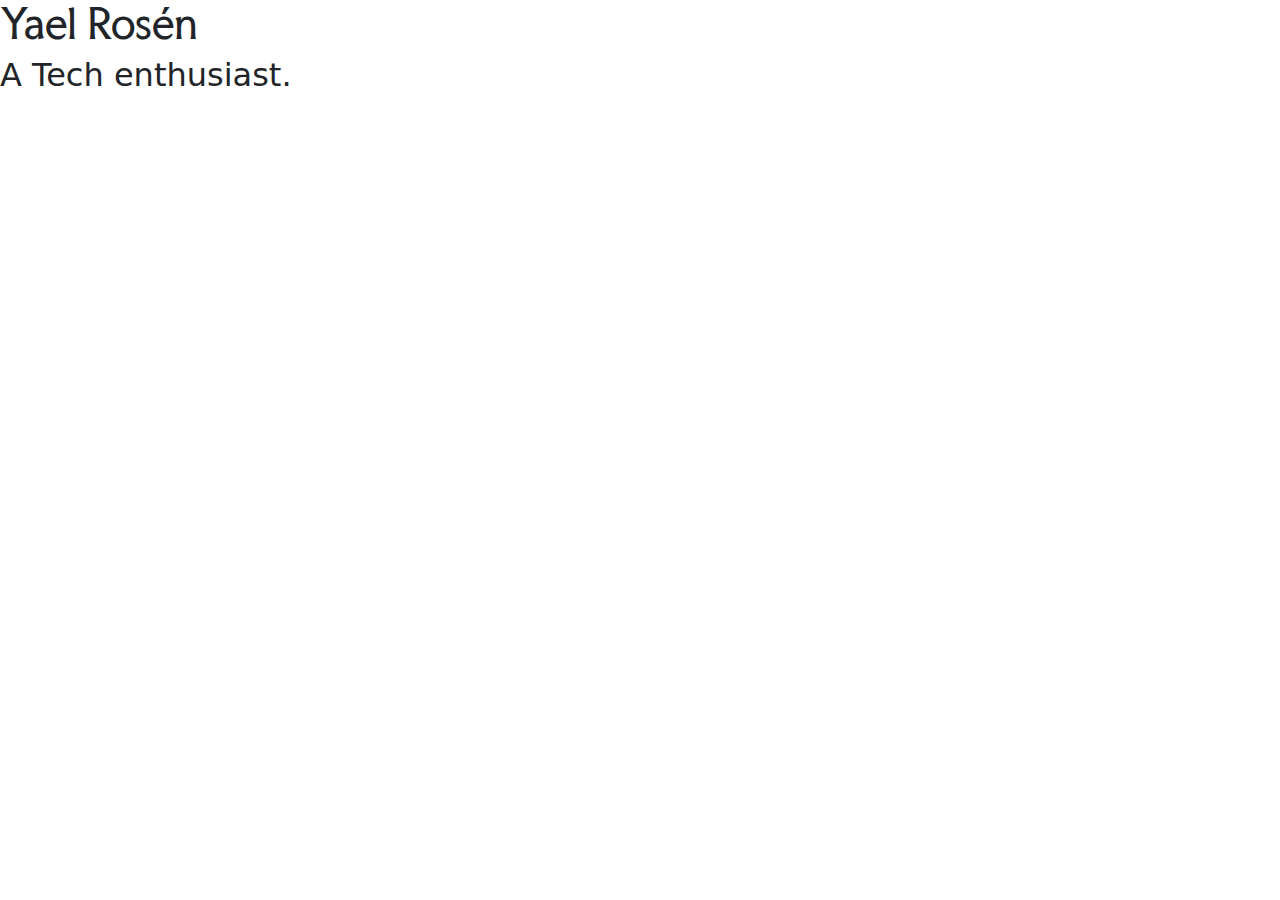
==== Portfolio/portfolio.html @ c027e424 "starting from the top" ====
<!DOCTYPE html>
<html lang="en">
<head>
    <meta charset="UTF-8">
    <meta name="viewport" content="width=device-width, initial-scale=1.0">
    <title>Yael portfolio</title>
    <link href="https://cdn.jsdelivr.net/npm/bootstrap@5.3.3/dist/css/bootstrap.min.css" rel="stylesheet" integrity="sha384-QWTKZyjpPEjISv5WaRU9OFeRpok6YctnYmDr5pNlyT2bRjXh0JMhjY6hW+ALEwIH" crossorigin="anonymous">
    <link href="style.css" rel="stylesheet">
    <link rel="preconnect" href="https://fonts.googleapis.com">
    <link rel="preconnect" href="https://fonts.gstatic.com" crossorigin>
    <link href="https://fonts.googleapis.com/css2?family=Faculty+Glyphic&family=Host+Grotesk:ital,wght@0,300..800;1,300..800&family=Lato:ital,wght@0,100;0,300;0,400;0,700;0,900;1,100;1,300;1,400;1,700;1,900&family=Noto+Serif:ital,wght@0,100..900;1,100..900&display=swap" rel="stylesheet">
</head>
<body>
    <h1>Yael Rosén</h1>
    <h2>A Tech enthusiast.</h2>
</body>
</html>
---- Portfolio/style.css ----
h1 {
    font-family: "Faculty Glyphic", sans-serif;
    font-weight: 400;
    font-style: normal;
  }
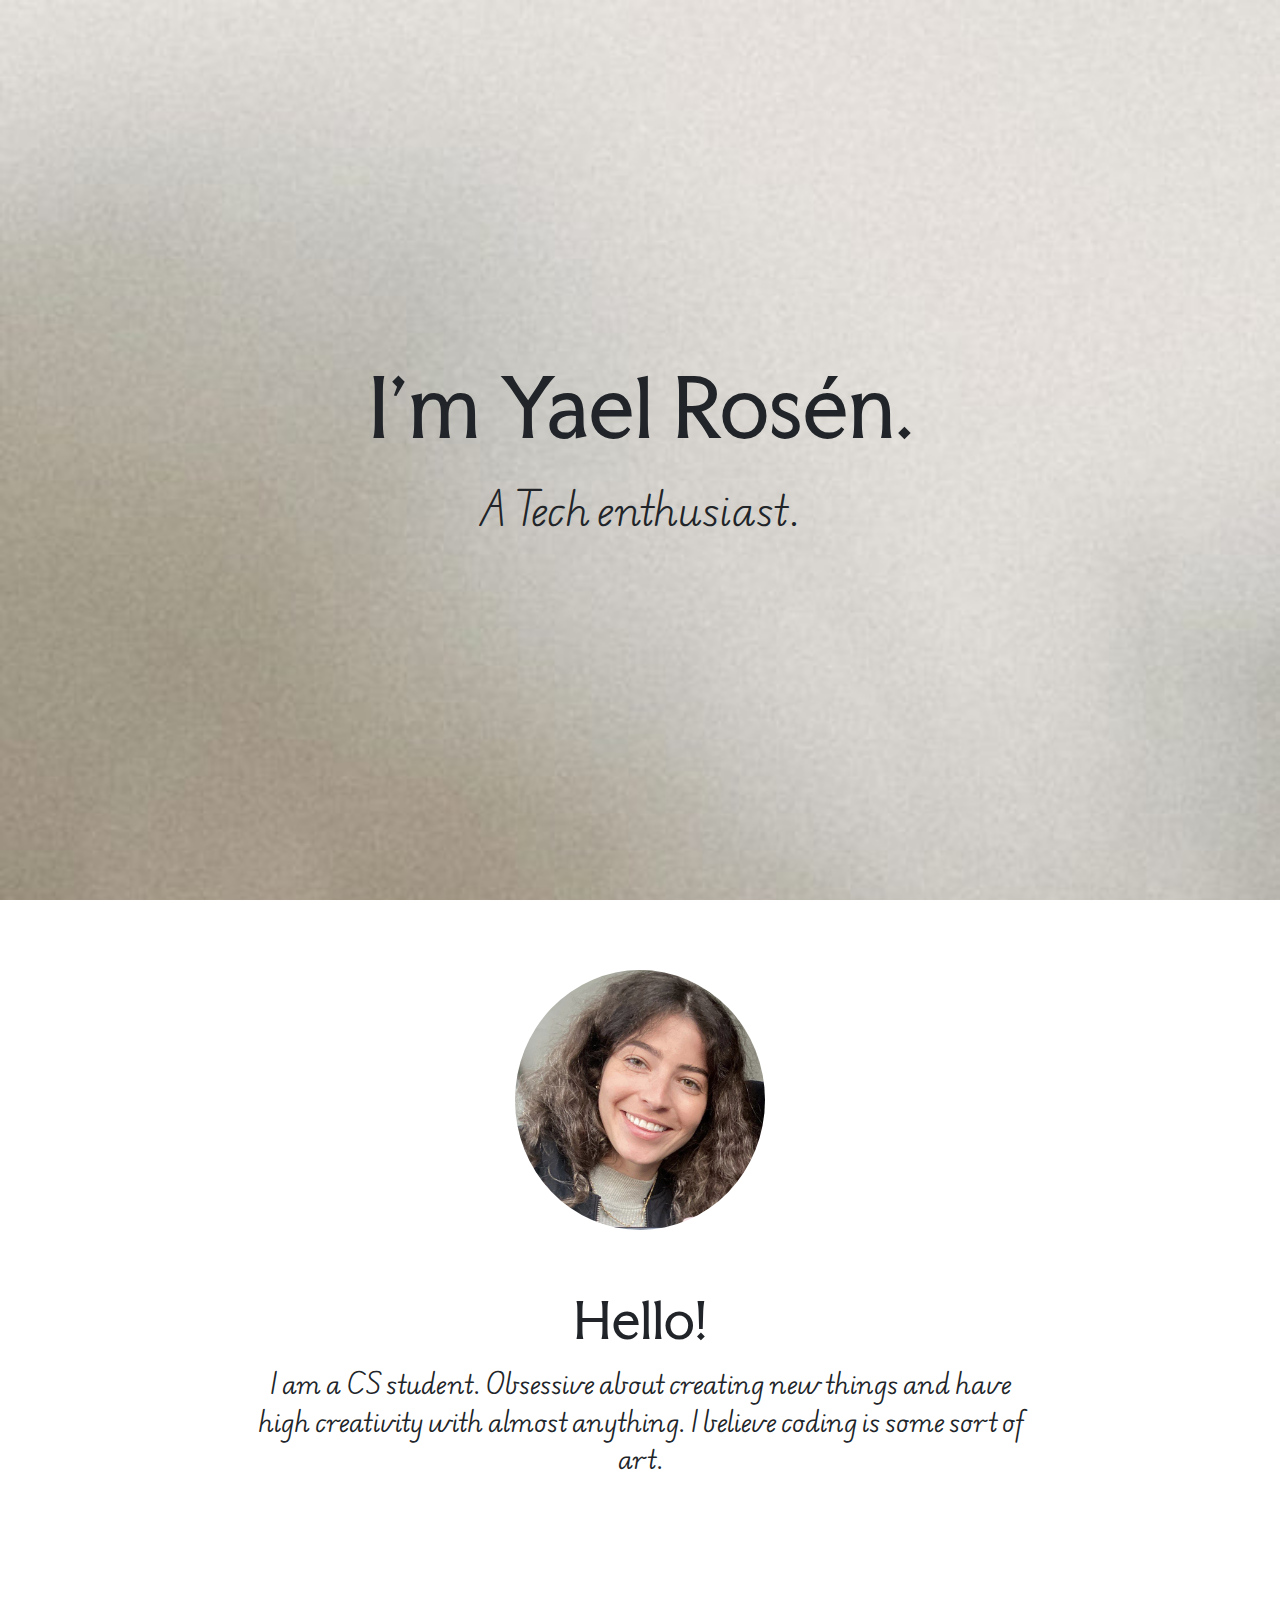
==== commit 3d9b1e79: "Add files via upload" ====
--- a/Portfolio/portfolio.html
+++ b/Portfolio/portfolio.html
@@ -9,9 +9,19 @@
     <link rel="preconnect" href="https://fonts.googleapis.com">
     <link rel="preconnect" href="https://fonts.gstatic.com" crossorigin>
     <link href="https://fonts.googleapis.com/css2?family=Faculty+Glyphic&family=Host+Grotesk:ital,wght@0,300..800;1,300..800&family=Lato:ital,wght@0,100;0,300;0,400;0,700;0,900;1,100;1,300;1,400;1,700;1,900&family=Noto+Serif:ital,wght@0,100..900;1,100..900&display=swap" rel="stylesheet">
+    <link href="https://fonts.googleapis.com/css2?family=Edu+AU+VIC+WA+NT+Pre:wght@400..700&family=Faculty+Glyphic&family=Host+Grotesk:ital,wght@0,300..800;1,300..800&family=Lato:ital,wght@0,100;0,300;0,400;0,700;0,900;1,100;1,300;1,400;1,700;1,900&family=Noto+Serif:ital,wght@0,100..900;1,100..900&display=swap" rel="stylesheet">
 </head>
 <body>
-    <h1>Yael Rosén</h1>
-    <h2>A Tech enthusiast.</h2>
+    <div class="intro">
+        <h1>I'm Yael Rosén.</h1>
+        <h2>A Tech enthusiast.</h2>
+    </div>
+
+    <div class="about">
+        <img src="assets/newversion.jpg" alt="selfi-img">
+        <h2 class="ab">Hello!</h2>
+        <p class="abtxt">I am a CS student. Obsessive about creating new things and have high creativity with almost anything. I believe coding is some sort of art.</p>
+    </div>
 </body>
-</html>+</html>
+
--- a/Portfolio/style.css
+++ b/Portfolio/style.css
@@ -3,5 +3,58 @@
     font-family: "Faculty Glyphic", sans-serif;
     font-weight: 400;
     font-style: normal;
+    margin: 0;
+    font-size: 80px;
   }
   
+h2 {
+  font-family: "Edu AU VIC WA NT Pre", cursive;
+  font-optical-sizing: auto;
+  font-weight: 400;
+  margin-top: 30px; 
+  font-size: 40px;
+
+}
+
+.intro{
+    height: 100vh;
+    background-image: url('assets/83dbbc97db39d7b29eabbd80b757023a.jpg');
+    background-size: cover;    
+    justify-content: center;
+    align-items: center;
+    display: flex;
+    flex-direction: column;
+    margin-bottom: 50px;
+}
+
+.about {
+    height: 80vh;
+    display: flex;
+    flex-direction: column;       
+    align-items: center;          
+    text-align: center;           
+    padding: 20px;
+    padding-left: 20%;
+    padding-right: 20%;
+}
+
+img {
+    width: 250px;                 
+    height: 260px;                
+    border-radius: 50%;           
+    object-fit: cover;            
+    margin-bottom: 30px;  
+}
+
+.ab{
+    font-family: "Faculty Glyphic", sans-serif;
+    font-size: 50px;
+    margin-bottom: 15px;
+}
+
+p{
+    font-size: 25px;
+    font-family: "Edu AU VIC WA NT Pre", cursive;
+    font-optical-sizing: auto;
+    font-weight: 430;
+}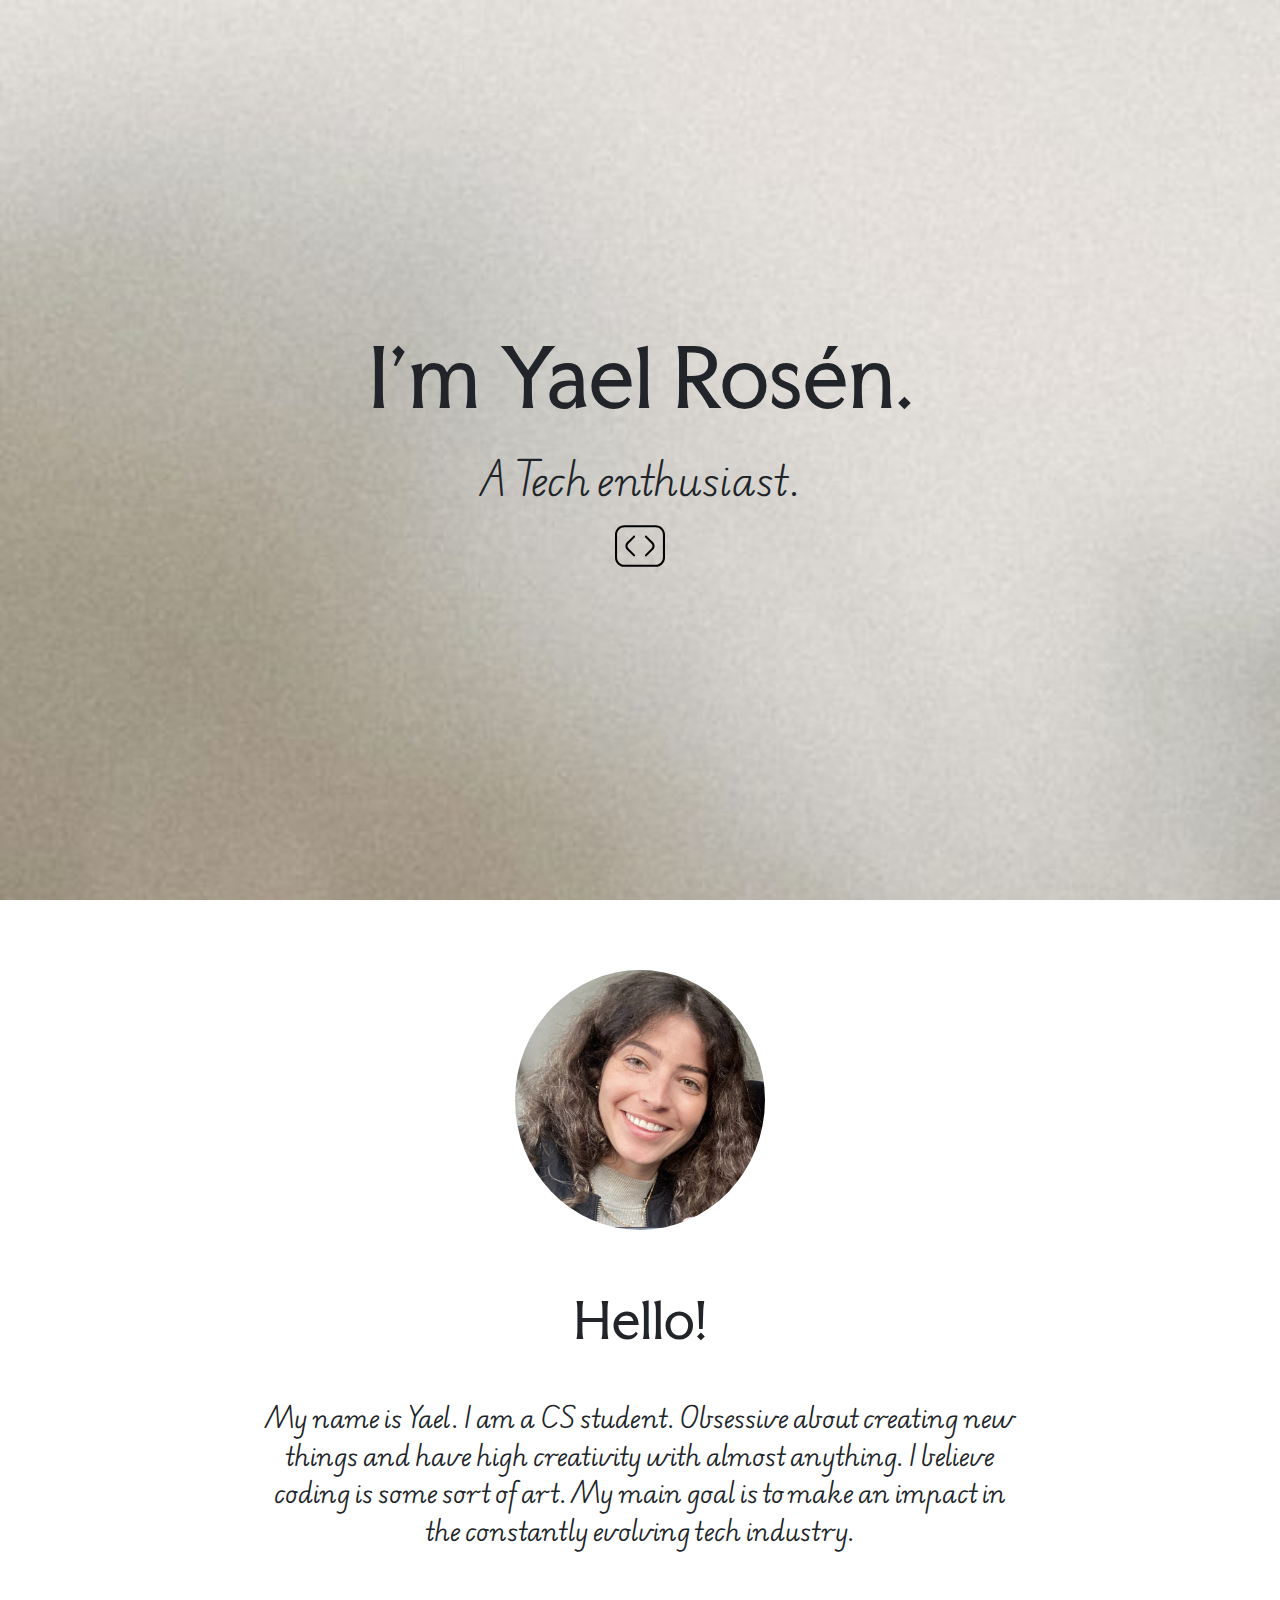
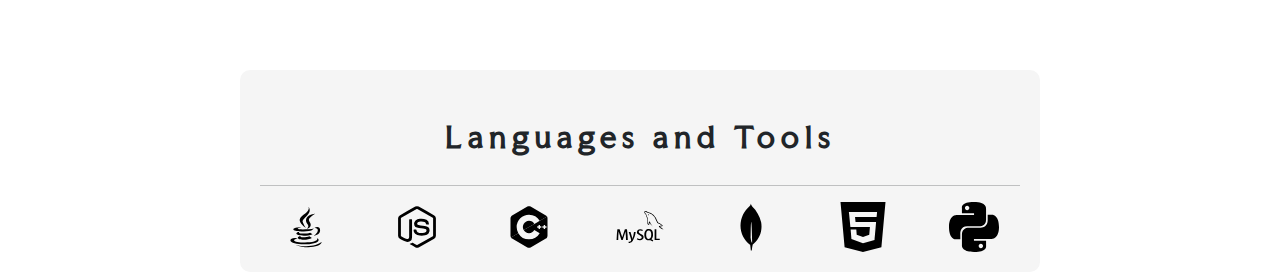
==== commit 0201823d: "addingskills" ====
--- a/Portfolio/portfolio.html
+++ b/Portfolio/portfolio.html
@@ -15,12 +15,27 @@
     <div class="intro">
         <h1>I'm Yael Rosén.</h1>
         <h2>A Tech enthusiast.</h2>
+        <img src="assets/rectangle-code (1).svg" alt="tech-icon" class="tech-icon">
     </div>
 
     <div class="about">
-        <img src="assets/newversion.jpg" alt="selfi-img">
+        <img class="portpic" src="assets/newversion.jpg" alt="selfi-img">
         <h2 class="ab">Hello!</h2>
-        <p class="abtxt">I am a CS student. Obsessive about creating new things and have high creativity with almost anything. I believe coding is some sort of art.</p>
+        <p class="abtxt">My name is Yael. I am a CS student. Obsessive about creating new things and have high creativity with almost anything. I believe coding is some sort of art. My main goal is to make an impact in the constantly evolving tech industry. </p>
+    </div> 
+
+    <div class="skills">
+        <h2>Languages and Tools</h2>
+        <hr>
+        <div class="icongrids">
+            <img class="icon-java" src="assets/skillsicons/java-svgrepo-com.svg" alt="java-icon">
+            <img class="icon-js" src="assets/skillsicons/java-script-svgrepo-com.svg" alt="js-icon">
+            <img class="icon-cpp" src="assets/skillsicons/c-plus-plus-svgrepo-com.svg" alt="cpp-icon">
+            <img class="icon-mysql" src="assets/skillsicons/mysql-svgrepo-com.svg" alt="mysql-icon">
+            <img class="icon-mongoDB" src="assets/skillsicons/mongodb-svgrepo-com.svg" alt="mongoDB-icon">
+            <img class="icon-html" src="assets/skillsicons/html-124-svgrepo-com.svg" alt="html-icon">
+            <img class="icon-python" src="assets/skillsicons/python-127-svgrepo-com.svg" alt="python-icon">
+        </div>
     </div>
 </body>
 </html>
--- a/Portfolio/style.css
+++ b/Portfolio/style.css
@@ -38,7 +38,7 @@
     padding-right: 20%;
 }
 
-img {
+.portpic {
     width: 250px;                 
     height: 260px;                
     border-radius: 50%;           
@@ -57,4 +57,50 @@
     font-family: "Edu AU VIC WA NT Pre", cursive;
     font-optical-sizing: auto;
     font-weight: 430;
+    margin-top: 34px;
+}
+
+.tech-icon {
+    width: 50px; 
+    height: auto;
+    margin-top: 10px; 
+}
+
+
+.skills {
+    text-align: center;
+    padding: 20px;
+    background-color: #f5f5f5;
+    border-radius: 10px;
+    max-width: 800px;
+    margin: 0 auto;
+}
+
+.skills h2 {
+    font-size: 1.8em;
+    margin-bottom: 30px;
+    font-family: "Faculty Glyphic", sans-serif;
+    letter-spacing: 6px; 
+    font-weight: bold;
+    font-style: normal;
+}
+
+.icongrids {
+    display: grid;
+    grid-template-columns: repeat(auto-fit, minmax(80px, 1fr));
+    gap: 20px;
+    align-items: center;
+    justify-items: center;
+}
+
+.icongrids img {
+    width: 50px;
+    height: 50px;
+    fill: #2a2626; 
+    transition: transform 0.2s ease, fill 0.2s ease;
+}
+
+.icongrids img:hover {
+    transform: scale(1.1);
+    fill: #007bff; 
 }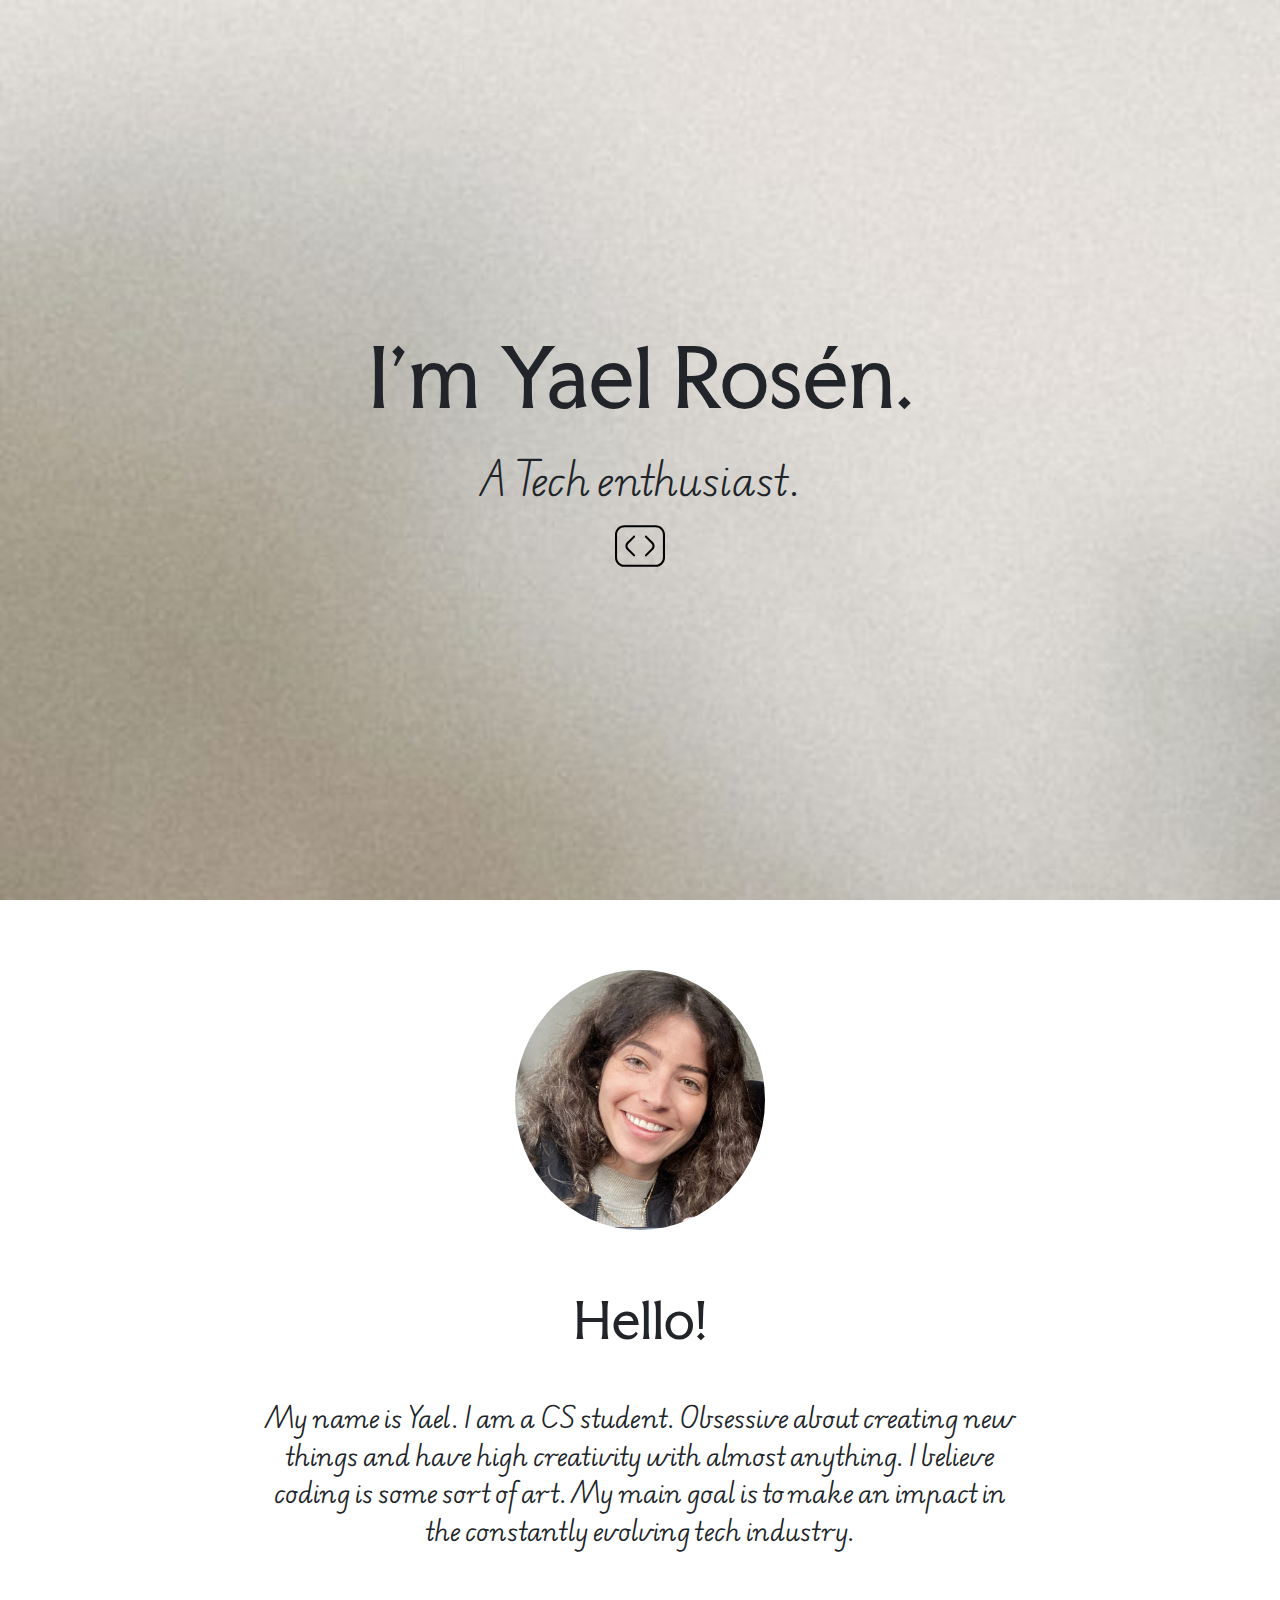
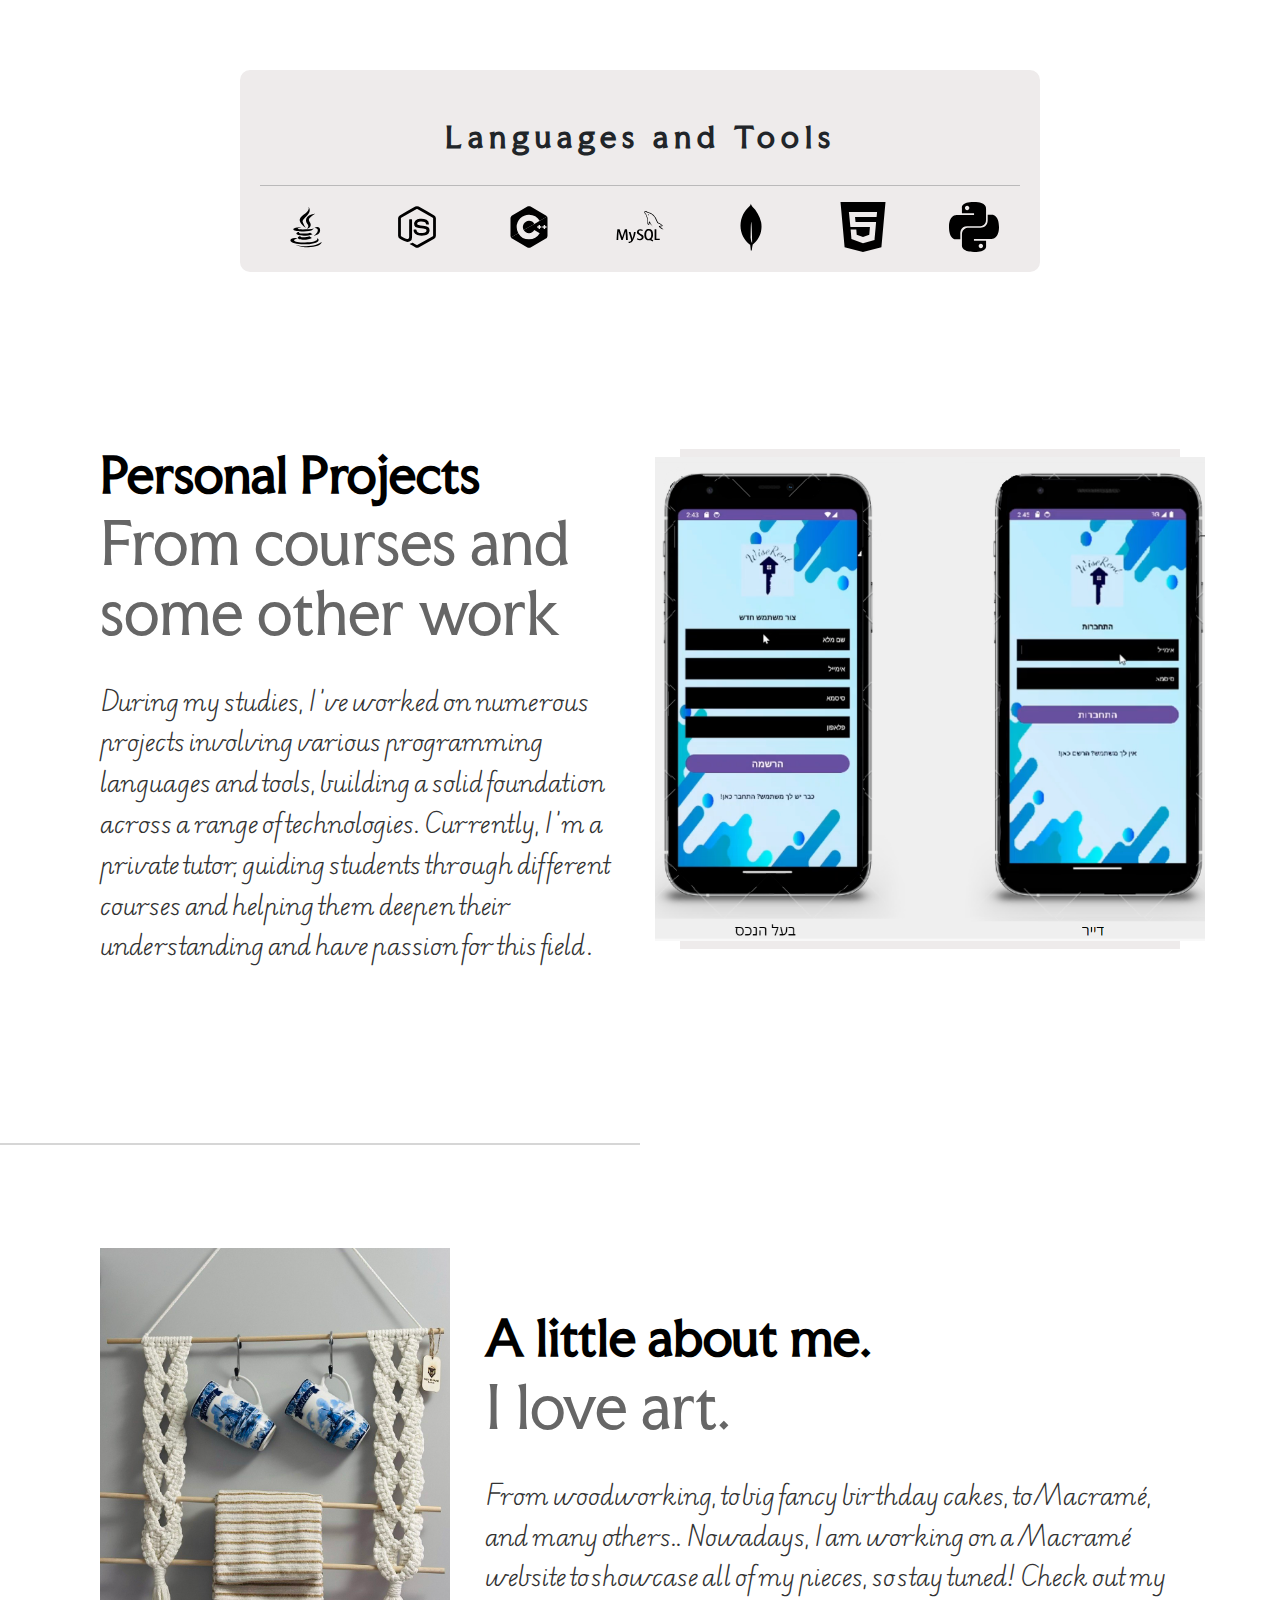
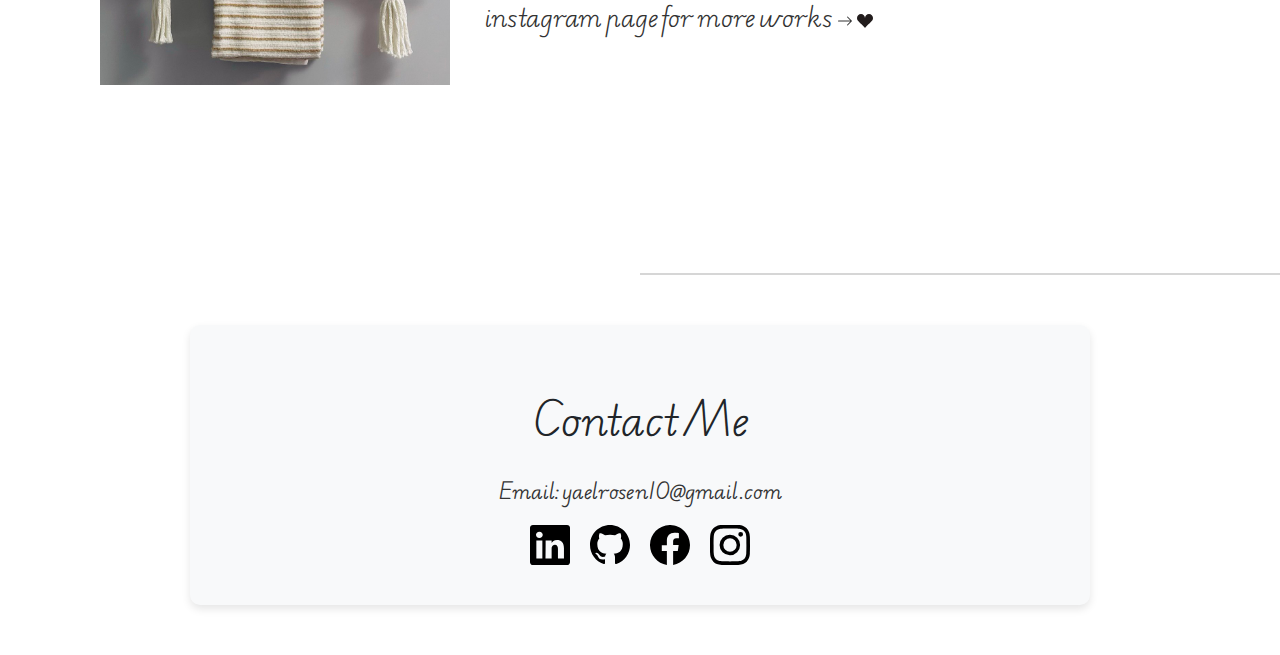
==== commit ac4afe53: "after updating the contact data" ====
--- a/Portfolio/portfolio.html
+++ b/Portfolio/portfolio.html
@@ -10,6 +10,7 @@
     <link rel="preconnect" href="https://fonts.gstatic.com" crossorigin>
     <link href="https://fonts.googleapis.com/css2?family=Faculty+Glyphic&family=Host+Grotesk:ital,wght@0,300..800;1,300..800&family=Lato:ital,wght@0,100;0,300;0,400;0,700;0,900;1,100;1,300;1,400;1,700;1,900&family=Noto+Serif:ital,wght@0,100..900;1,100..900&display=swap" rel="stylesheet">
     <link href="https://fonts.googleapis.com/css2?family=Edu+AU+VIC+WA+NT+Pre:wght@400..700&family=Faculty+Glyphic&family=Host+Grotesk:ital,wght@0,300..800;1,300..800&family=Lato:ital,wght@0,100;0,300;0,400;0,700;0,900;1,100;1,300;1,400;1,700;1,900&family=Noto+Serif:ital,wght@0,100..900;1,100..900&display=swap" rel="stylesheet">
+    
 </head>
 <body>
     <div class="intro">
@@ -37,6 +38,59 @@
             <img class="icon-python" src="assets/skillsicons/python-127-svgrepo-com.svg" alt="python-icon">
         </div>
     </div>
+    <div class="projects">
+        <div class="projects-text">
+            <h2 class="projects-heading">Personal Projects <span class="subheading">From courses and some other work</span></h2>
+            <p class="lead">During my studies, I’ve worked on numerous projects involving various programming languages and tools, building a solid foundation across a range of technologies. Currently, I’m a private tutor, guiding students through different courses and helping them deepen their understanding and have passion for this field. </p>
+        </div>
+        <div class="projects-image">
+            <img src="assets/screen.png" alt="app" class="appclass">
+        </div>
+    </div>
+    <hr class="hri">
+    <div class="intrests">
+        <div class="intrests-image">
+            <img src="assets/macrme.jpg" alt="Macramé" class="macclass">
+        </div>
+        <div class="intrests-text">
+            <h2 class="intrests-heading">A little about me. <span class="subheading">I love art.</span></h2>
+            <p class="lead">From woodworking, to big fancy birthday cakes, to Macramé, and many others.. 
+                Nowadays, I am working on a Macramé website to showcase all of my pieces, so stay tuned! Check out my instagram page for more works <span class="press">
+                    <svg xmlns="http://www.w3.org/2000/svg" width="16" height="16" fill="currentColor" class="bi bi-arrow-right" viewBox="0 0 16 16">
+                        <path fill-rule="evenodd" d="M1 8a.5.5 0 0 1 .5-.5h11.793l-3.147-3.146a.5.5 0 0 1 .708-.708l4 4a.5.5 0 0 1 0 .708l-4 4a.5.5 0 0 1-.708-.708L13.293 8.5H1.5A.5.5 0 0 1 1 8"/>
+                      </svg>
+                      <a href="https://www.instagram.com/yaeli_macrame/profilecard/?igsh=eGxxMzIwcGQwdjg4" target="_blank" class="insta-link">
+                    <svg xmlns="http://www.w3.org/2000/svg" width="16" height="16" fill="currentColor" class="bi bi-suit-heart-fill" viewBox="0 0 16 16">
+                        <path d="M4 1c2.21 0 4 1.755 4 3.92C8 2.755 9.79 1 12 1s4 1.755 4 3.92c0 3.263-3.234 4.414-7.608 9.608a.513.513 0 0 1-.784 0C3.234 9.334 0 8.183 0 4.92 0 2.755 1.79 1 4 1"/>
+                    </svg>
+                    </a>
+                </span></p>
+        </div>
+    </div>
+    <hr class="hrb">
+    <div class="contact-section">
+        <div class="contact-header">
+            <h2>Contact Me</h2>
+            <p>Email: yaelrosen10@gmail.com</p>
+        </div>
+        <div class="social-links">
+            <a href="https://www.linkedin.com/in/yael-rosen7/" class="social-link" target="_blank">
+                <img src="assets/linkedin.svg" alt="LinkedIn" />
+            </a>
+            <a href="https://github.com/yaelrosen77" class="social-link" target="_blank">
+                <img src="assets/github.svg" alt="GitHub" />
+            </a>
+            <a href="https://www.facebook.com/yael.rosen.754" class="social-link" target="_blank">
+                <img src="assets/facebook.svg" alt="Facebook" />
+            </a>
+            <a href="https://www.instagram.com/yael_rosen?igsh=bm1jd3BnenJkaGw5&utm_source=qr" class="social-link" target="_blank">
+                <img src="assets/instagram.svg" alt="Instagram" />
+            </a>
+        </div>
+    </div>
+    
+
+
 </body>
 </html>
 
--- a/Portfolio/style.css
+++ b/Portfolio/style.css
@@ -70,7 +70,7 @@
 .skills {
     text-align: center;
     padding: 20px;
-    background-color: #f5f5f5;
+    background-color: #eeebeb;
     border-radius: 10px;
     max-width: 800px;
     margin: 0 auto;
@@ -103,4 +103,157 @@
 .icongrids img:hover {
     transform: scale(1.1);
     fill: #007bff; 
-}+}
+
+.projects {
+    display: flex;
+    flex-direction: row;
+    align-items: center;
+    justify-content: space-between;
+    gap: 20px;
+    margin: 0 auto;
+    height: 95vh;
+    margin-left: 100px;
+    margin-right: 100px;
+}
+
+.projects-text {
+    flex: 2;
+    padding-right: 15px;
+}
+
+.projects-heading {
+    font-family: "Faculty Glyphic", sans-serif;
+    font-size: 3em;
+    font-weight: 700;
+    color: #000; 
+    margin-bottom: 10px;
+}
+
+.subheading {
+    display: block;
+    font-size: 1.2em;
+    font-weight: 400;
+    color: #666; 
+    margin-top: 5px;
+}
+
+.lead {
+    font-size: 1.5em;
+    color: #333;
+    line-height: 1.7;
+}
+
+.projects-image {
+    flex: 1;
+    width: 500px;
+    height: 500px;
+    background-color: #eeebeb; 
+    display: flex;
+    align-items: center;
+    justify-content: center;
+}
+
+.appclass{
+    width: 550px;
+}
+
+
+.intrests {
+    display: flex;
+    flex-direction: row;
+    align-items: center;
+    justify-content: space-between;
+    gap: 20px;
+    margin: 0 auto;
+    height: 68vh;
+    margin-left: 100px;
+    margin-right: 100px;
+}
+
+.intrests-text {
+    flex: 2;
+    padding-left: 15px;
+}
+
+.intrests-heading {
+    font-family: "Faculty Glyphic", sans-serif;
+    font-size: 3em;
+    font-weight: 700;
+    color: #000; 
+    margin-bottom: 10px;
+}
+
+
+.intrests-image {
+    flex: 1;
+    width: 350px;
+    height: 350px;
+    background-color: #eeebeb; 
+    display: flex;
+    align-items: center;
+    justify-content: center;
+}
+
+.macclass{
+    width: 350px;
+}
+
+.hri {
+    width: 50%;
+    border: 1px solid #5d5c5c;
+}
+
+.hrb {
+    width: 50%;
+    border: 1px solid #5d5c5c;
+    margin-left: auto;
+    margin-top: 100px;
+
+}
+
+.contact-section {
+    background-color: #f8f9fa;
+    padding: 40px;
+    margin: 50px auto;
+    max-width: 900px;
+    border-radius: 10px;
+    box-shadow: 0 4px 8px rgba(0, 0, 0, 0.1);
+    text-align: center;
+}
+
+.contact-header h2 {
+    font-size: 2.5em;
+    margin-bottom: 10px;
+}
+
+.contact-header p {
+    font-size: 1.2em;
+    color: #333;
+}
+
+.social-links {
+    display: flex;
+    justify-content: center;
+    gap: 20px;
+    margin-top: 20px;
+}
+
+.social-link img {
+    width: 40px;
+    height: 40px;
+    transition: transform 0.3s ease;
+}
+
+.social-link img:hover {
+    transform: scale(1.1);
+}
+
+.insta-link svg {
+    color: rgb(34, 28, 28);
+}
+
+.insta-link:hover {
+    background-color: #fff9f9;
+}
+
